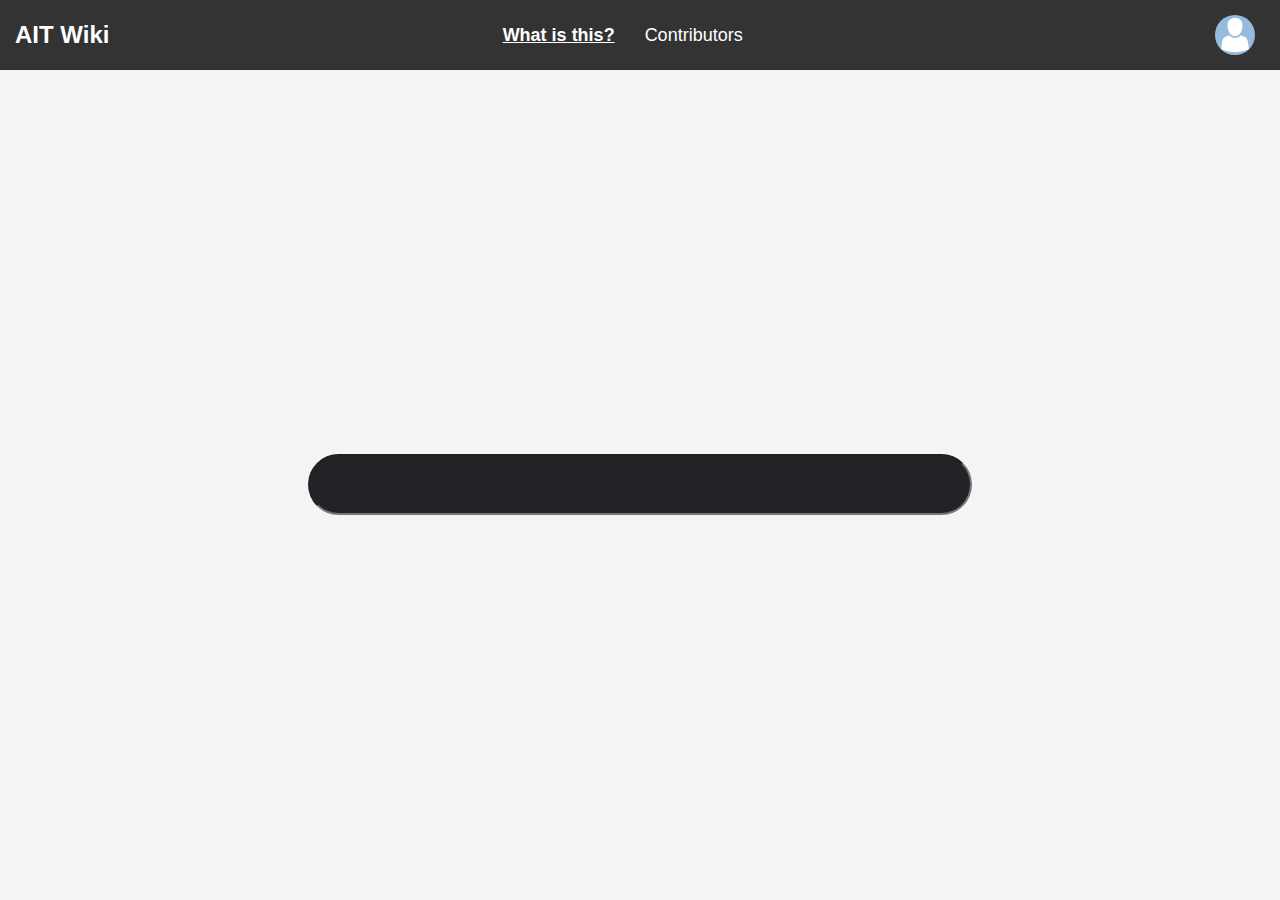
==== index.html @ 30048adb "Created the basics" ====
<!DOCTYPE html>
<html lang="en">
<head>
    <meta charset="UTF-8">
    <meta name="viewport" content="width=device-width, initial-scale=1.0">
    <title>AIT Wiki</title>
    <link rel="stylesheet" href="style.css">
</head>
<body>
    <!-- Navigation Bar -->
    <div class="navbar">
        <div class="nav-logo">AIT Wiki</div>
        <div class="nav-center">
            <span class="nav-tab active" id="what-is-this-tab">What is this?</span>
            <span class="nav-tab" id="contributors-tab">Contributors</span>
        </div>
        <button class="sign-up-btn">Login</button>
    </div>

    <!-- Content Section (Switchable between tabs) -->
    <div class="content" id="content">
        <p>Welcome to AIT Wiki. This section will change based on the selected tab.</p>
    </div>

    <script src="script.js"></script>
</body>
</html>
---- style.css ----
/* Global Styles */
body {
    margin: 0;
    font-family: Arial, sans-serif;
    background-color: #f4f4f4;
}

/* Navigation Bar */
.navbar {
    background-color: #333;
    color: white;
    display: flex;
    justify-content: space-between;
    align-items: center;
    padding: 15px;
    position: sticky;
    top: 0;
}

.nav-logo {
    font-size: 24px;
    font-weight: bold;
}

/* Center the nav-center container */
.nav-center {
    display: flex;
    justify-content: center;
    flex-grow: 1;
    gap: 30px;
}

/* Align tabs in the center */
.navbar > .nav-center {
    margin-left: auto;
    margin-right: auto;
}

.nav-tab {
    cursor: pointer;
    font-size: 18px;
}

.nav-tab.active {
    font-weight: bold;
    text-decoration: underline;
}

.sign-up-btn {
    background-color: #28a745;
    color: white;
    border: none;
    padding: 10px 20px;
    font-size: 16px;
    cursor: pointer;
}

.sign-up-btn:hover {
    background-color: #218838;
}

/* Content Section */
.content {
    margin: 20px;
    padding: 20px;
    background-color: white;
    border-radius: 8px;
    box-shadow: 0px 0px 10px rgba(0, 0, 0, 0.1);
}


/* LOGIN Form -------------------------------------------------------------------------------------------------- */
.loginLabel{
    color: #e8c494;
    font-weight: var(--weight-bold);
    letter-spacing: var(--letterSpacing-1);
    line-height: 14px;
    padding-bottom: 1%;
    padding-top: 3%;
  }
  #login-page {
    width: 50%;
    margin: 50px auto;
    background-color: #444444;
    padding: 20px;
    box-shadow: 0 0 10px rgba(0, 0, 0, 0.1);
    border-radius: 4px; 
  }
  .loginhead{
    color: #e8c494;
    text-align: center;
  } 
  input, textarea {
    width: 100%;
    padding: 10px;
    background-color: #232327;
    /* border: 1px solid #e8c494; */
    color: white;
    border-radius: 100px;
    font-size: 2rem;
  }
  
  #password-label{
    display:flex;
    align-items: flex-start;
    gap: 5px;
  }
  
  #submit-button{
    display: flex;
    justify-content: center;
    padding-top: 3%;
    width: 100%;
  }

  /* -------------------------------------------------------------------------------------- */
  .profile-pic {
    width: 40px;
    height: 40px;
    border-radius: 50%;
    cursor: pointer;
    margin-right: 10px;
}
#chatbox{
  width: 50%
}
#chat{
  display: flex;
  align-items: center;
  justify-content: center;
  padding-top: 30%;
}
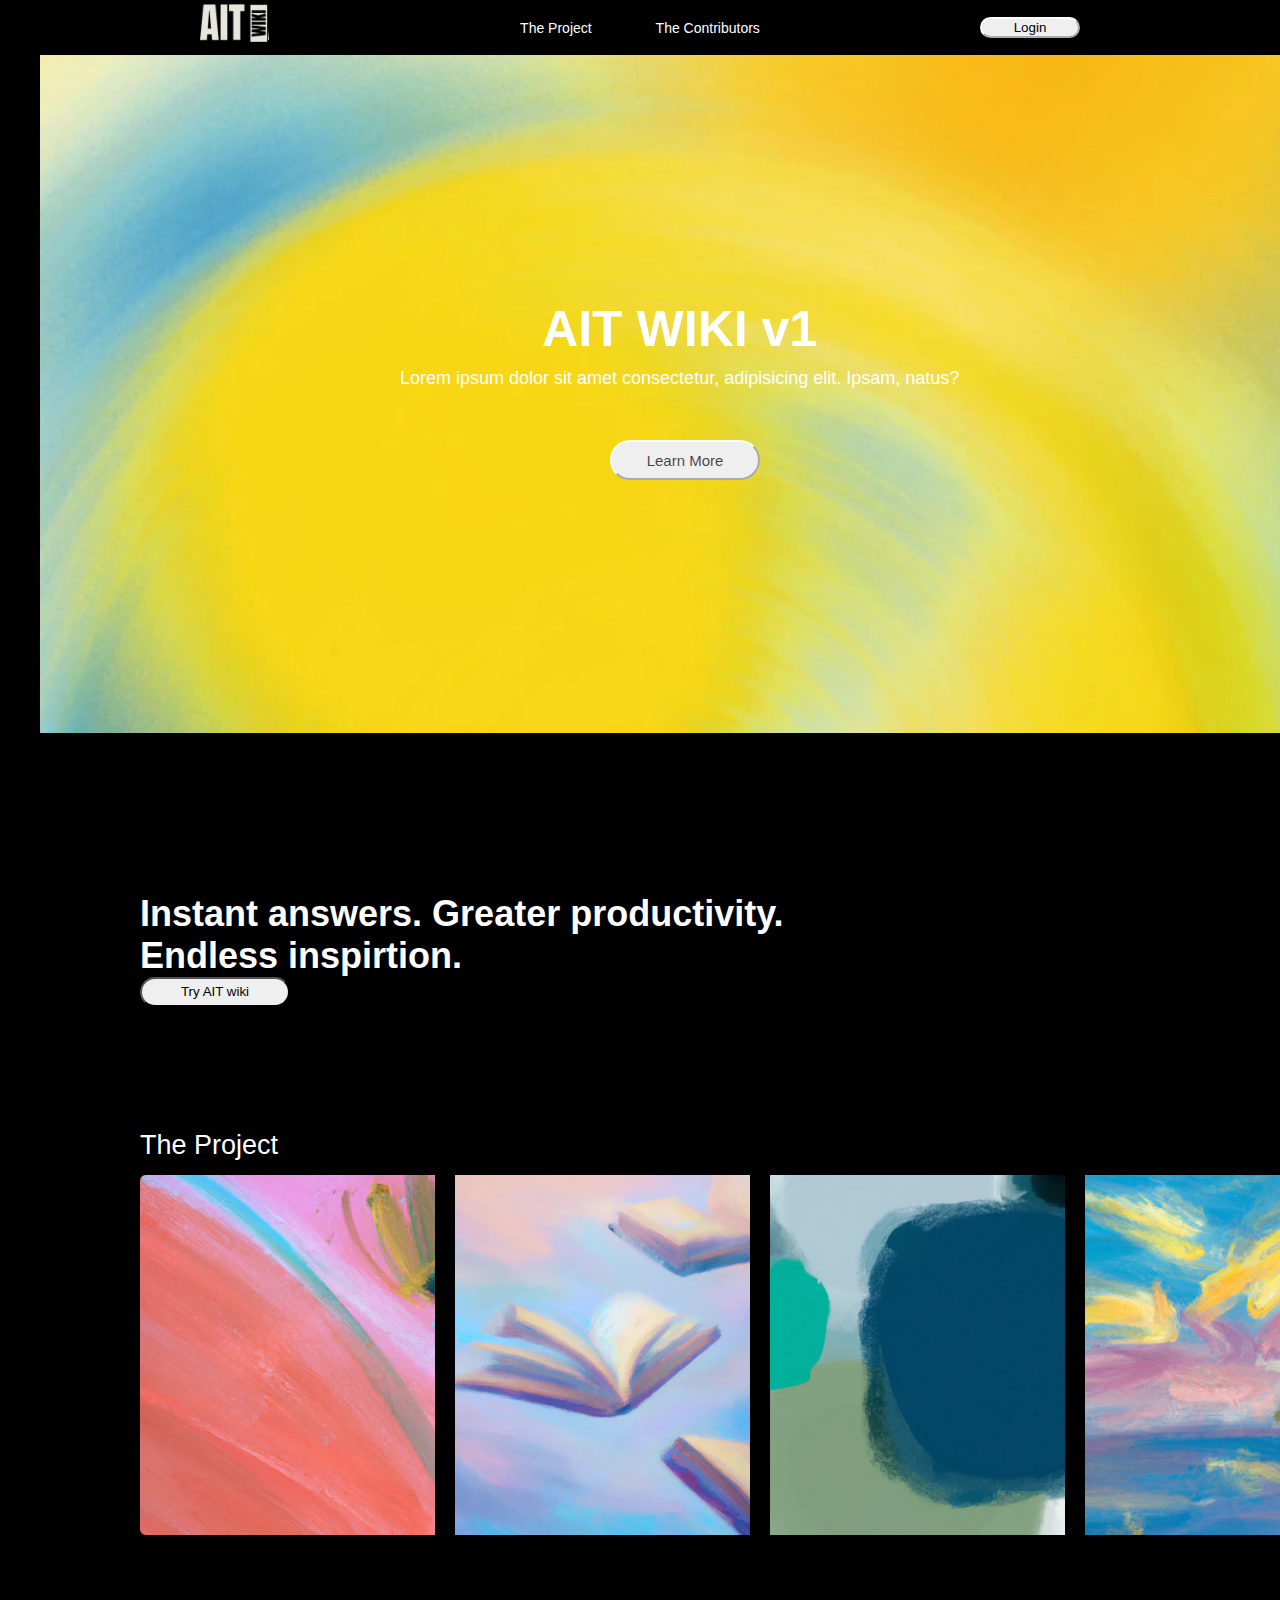
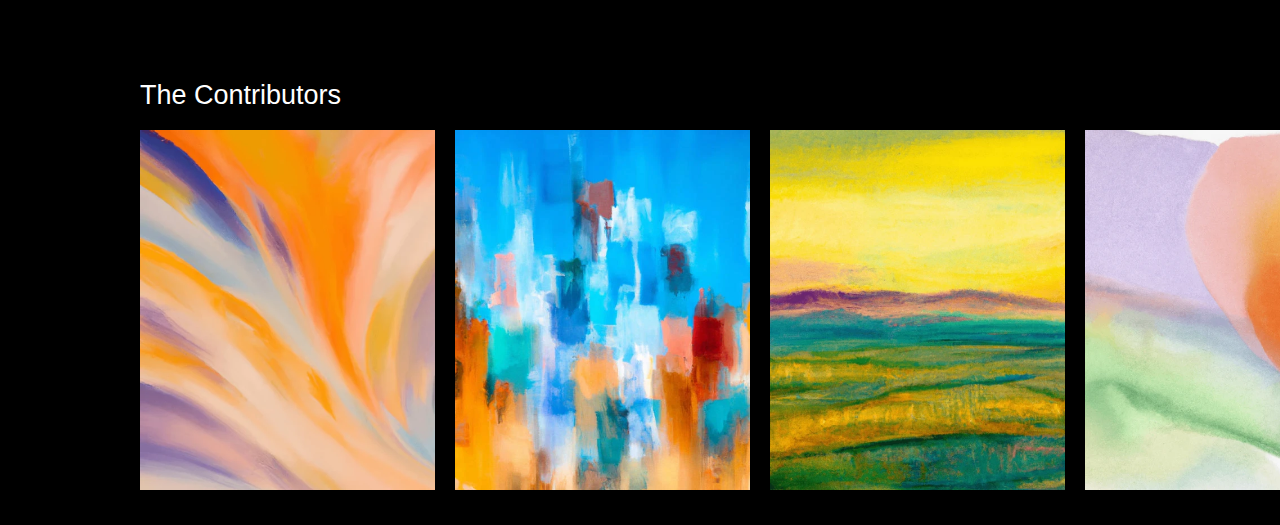
==== commit 5d5576b0: "the entire homepage" ====
--- a/index.html
+++ b/index.html
@@ -9,19 +9,152 @@
 <body>
     <!-- Navigation Bar -->
     <div class="navbar">
-        <div class="nav-logo">AIT Wiki</div>
-        <div class="nav-center">
-            <span class="nav-tab active" id="what-is-this-tab">What is this?</span>
-            <span class="nav-tab" id="contributors-tab">Contributors</span>
+        <div class="nav-logo">
+            <div class="logo"></div>
         </div>
-        <button class="sign-up-btn">Login</button>
+        <div class="navelements">
+            <div class="nav-center">
+                <span class="nav-tab active navmargin" id="what-is-this-tab">The Project</span>
+                <span class="nav-tab navmargin" id="contributors-tab">The Contributors</span>
+            </div>
+        </div>
+        <div class="navlogin">
+            <button class="sign-up-btn loginbutton ">Login</button>
+        </div>
     </div>
 
-    <!-- Content Section (Switchable between tabs) -->
-    <div class="content" id="content">
-        <p>Welcome to AIT Wiki. This section will change based on the selected tab.</p>
+    <!-- The hero section -->
+
+    <div class="herosection">
+        <div class="herodiv">
+            <div class="heroimage"></div>
+        </div>
+        <div class="content heroname" id="content">
+            <h2>AIT WIKI v1</h2>
+            <p>Lorem ipsum dolor sit amet consectetur, adipisicing elit. Ipsam, natus?</p>
+        </div>    
+        <button class="learnmore">Learn More</button>
     </div>
+
+    <!-- THE BANNER -->
+    <div class="bannerbackground">
+        <div class="banner">
+            <div class="bannerbox">
+                <div class="bannertext">
+                    <h4>Instant answers. Greater productivity. Endless inspirtion.</h4>
+                </div>
+                <button>Try AIT wiki</button>
+            </div>
+        </div>
+    </div>
+    
+
+    <!-- THE PROJECT -->
+    <div class="projecttitle">
+        <p>The Project</p>
+    </div>
+    
+    <div class="theproject">
+        <div class="projectitems">
+        <div class="box1 boxes">
+            <div class="boxcontent">
+                <div class="boximage" style="background-image: url(the\ project\ image\ 1.webp);">
+                    <!-- we did inline styling only because there are different images for every box -->
+                </div>
+                <p>
+                              
+                </p>
+            </div>
+         </div> 
+         
+         <div class=" boxes">
+            <div class="boxcontent">
+                <div class="boximage" style="background-image: url(the\ project\ image\ 2.webp);">
+                    
+                </div>
+                <p>
+                              
+                </p>
+            </div>
+        </div>
+
+        <div class="boxes">
+            <div class="boxcontent">
+                <div class="boximage" style="background-image: url(the\ project\ image\ 3.webp);">
+                </div>
+                <p>
+                              
+                </p>
+            </div>
+        </div>
+
+        <div class="boxes">
+            <div class="boxcontent">
+                <div class="boximage" style="background-image: url(the\ project\ image\ 4.webp);">
+                </div>
+                <p>
+                             
+                </p>
+            </div>
+        </div>
+    </div>
+    </div>
+
+<!-- THE CONTRIBUTORS -->
+    <div class="contributertitle">
+        <p>The Contributors</p>
+    </div>
+    
+    <div class="theproject">
+        <div class="projectitems">
+        <div class="box1 boxes">
+            <div class="boxcontent">
+                <div class="boximage" style="background-image: url(the\ contributors\ image\ 1.webp);">
+                    <!-- we did inline styling only because there are different images for every box -->
+                </div>
+                <p>
+                     
+                </p>
+            </div>
+         </div> 
+         
+         <div class=" boxes">
+            <div class="boxcontent">
+                <div class="boximage" style="background-image: url(the\ contributors\ image\ 2.webp);">
+                    
+                </div>
+                <p>
+                              
+                </p>
+            </div>
+        </div>
+
+        <div class="boxes">
+            <div class="boxcontent">
+                <div class="boximage" style="background-image: url(the\ contributors\ image\ 3.webp);">
+                </div>
+                <p>
+                              
+                </p>
+            </div>
+        </div>
+
+        <div class="boxes">
+            <div class="boxcontent">
+                <div class="boximage" style="background-image: url(the\ contributors\ image\ 4.webp);">
+                </div>
+                <p>
+                             
+                </p>
+            </div>
+        </div>
+    </div>
+    </div>
+
+
+    <!-- THE JS -->
 
     <script src="script.js"></script>
 </body>
 </html>
+<!-- Hugging token: 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 -->
--- a/style.css
+++ b/style.css
@@ -1,132 +1,193 @@
-/* Global Styles */
-body {
-    margin: 0;
-    font-family: Arial, sans-serif;
-    background-color: #f4f4f4;
+*{
+  margin: 0px;
+  border: border-box;
+  font-family:sans-serif ;
+}
+body{
+  background-color: black;
+}
+.navbar{
+  height: 55px;
+  width: 100%;
+  background-color: black;
+  display: flex;
+  align-items: center;
+  justify-content: space-evenly;
+}
+.nav-logo{
+  height: 48px;
+  width: 68.5px;
+  display: flex;
+  position: absolute;
+  left: 200px;
+}
+.logo{
+  background-image: url(WhatsApp\ Image\ 2024-10-13\ at\ 10.27.09.png);
+  background-size: contain;
+  height: 38px;
+  width: 100%;
+}
+.navelements{
+  display: flex;
+  align-items: center;
+  font-size:14px ;
+}
+.nav-center{
+  color:#ffffff ;
+  
+}
+.navmargin{
+  margin: 0px 30px;
+}
+.navlogin{
+  position: absolute;
+  right: 200px;
+}
+.loginbutton{
+  border-color: #ffffff;
+  border-radius:100px;
+  width: 100px;
+
 }
 
-/* Navigation Bar */
-.navbar {
-    background-color: #333;
-    color: white;
-    display: flex;
-    justify-content: space-between;
-    align-items: center;
-    padding: 15px;
-    position: sticky;
-    top: 0;
+/* =========== THE HERO SECTION =========== */
+
+.herosection{
+  background-color: black;
+  height: 800px;
+
 }
-
-.nav-logo {
-    font-size: 24px;
-    font-weight: bold;
-}
-
-/* Center the nav-center container */
-.nav-center {
-    display: flex;
-    justify-content: center;
-    flex-grow: 1;
-    gap: 30px;
-}
-
-/* Align tabs in the center */
-.navbar > .nav-center {
-    margin-left: auto;
-    margin-right: auto;
-}
-
-.nav-tab {
-    cursor: pointer;
-    font-size: 18px;
-}
-
-.nav-tab.active {
-    font-weight: bold;
-    text-decoration: underline;
-}
-
-.sign-up-btn {
-    background-color: #28a745;
-    color: white;
-    border: none;
-    padding: 10px 20px;
-    font-size: 16px;
-    cursor: pointer;
-}
-
-.sign-up-btn:hover {
-    background-color: #218838;
-}
-
-/* Content Section */
-.content {
-    margin: 20px;
-    padding: 20px;
-    background-color: white;
-    border-radius: 8px;
-    box-shadow: 0px 0px 10px rgba(0, 0, 0, 0.1);
-}
-
-
-/* LOGIN Form -------------------------------------------------------------------------------------------------- */
-.loginLabel{
-    color: #e8c494;
-    font-weight: var(--weight-bold);
-    letter-spacing: var(--letterSpacing-1);
-    line-height: 14px;
-    padding-bottom: 1%;
-    padding-top: 3%;
-  }
-  #login-page {
-    width: 50%;
-    margin: 50px auto;
-    background-color: #444444;
-    padding: 20px;
-    box-shadow: 0 0 10px rgba(0, 0, 0, 0.1);
-    border-radius: 4px; 
-  }
-  .loginhead{
-    color: #e8c494;
-    text-align: center;
-  } 
-  input, textarea {
-    width: 100%;
-    padding: 10px;
-    background-color: #232327;
-    /* border: 1px solid #e8c494; */
-    color: white;
-    border-radius: 100px;
-    font-size: 2rem;
-  }
-  
-  #password-label{
-    display:flex;
-    align-items: flex-start;
-    gap: 5px;
-  }
-  
-  #submit-button{
-    display: flex;
-    justify-content: center;
-    padding-top: 3%;
-    width: 100%;
-  }
-
-  /* -------------------------------------------------------------------------------------- */
-  .profile-pic {
-    width: 40px;
-    height: 40px;
-    border-radius: 50%;
-    cursor: pointer;
-    margin-right: 10px;
-}
-#chatbox{
-  width: 50%
-}
-#chat{
+.herodiv{
   display: flex;
   align-items: center;
   justify-content: center;
-  padding-top: 30%;
+  height: 678px;
+  width: 1290px;
+  position: absolute;
+  left: 40px;
+
+}
+.heroimage{
+  background-image: url(hero\ image\ aitwiki.webp);
+  background-size: cover;
+  height: 678px;
+  width: 1350px;
+}
+.heroname{
+  position: absolute;
+  top: 300px;
+  left: 400px;
+  color: #ffffff;
+}
+.heroname h2{
+  font-size: 50px;
+  text-align: center;
+}
+.heroname p{
+  font-size: 18px;
+  margin-top: 10px;
+}
+.learnmore{
+  position: absolute;
+  top: 440px;
+  left: 610px;
+  font-size:15px ;
+  font-weight: 0;
+  color: #080808c1;
+  border-color: #ffffff;
+  border-radius: 100px;
+  box-shadow: #ffffff;
+  height: 40px;
+  width: 150px;
+}
+
+/* =========== THE BANNER =========== */
+
+.bannerbackground{
+  background-color: black;
+  
+}
+.banner{
+  width: 1000px;
+  height: 160px;
+  background-color: rgba(0, 0, 0, 0.597);
+  display: flex;
+  justify-content: center;
+  align-items: center;
+}
+.bannerbox{
+  width: 720px;
+  height: 85px;
+  
+}
+.bannertext{
+  color: #ffffff;
+  font-size: 36px;
+}
+.bannerbox button{
+  width: 150px;
+  height: 30px;
+  border-radius: 100px;
+}
+
+/* =========== THE PROJECT ========= */
+
+.projecttitle p{
+  color: #ffffff;
+  font-size: 27px;
+  position: absolute;
+  top: 1130px;
+  left: 140px;
+}
+.theproject{
+  display: flex;
+  flex-wrap: wrap;
+  /* so the lower four boxes are in the next line */
+  justify-content: space-evenly;
+  background-color: black;
+  margin-top: 125px;
+}
+.boxes{
+  height: 380px;
+  width: 315px;
+  background-color: black;
+  padding: 20px 0px 15px 0px;
+  margin-top: 15px ;
+  
+  /* so it doesn't collide with te above div */
+}
+.box1{
+  margin-left: 130px;
+}
+.boximage{
+  height: 360px;
+  background-size: cover;
+  /* margin-top: 1rem;
+  margin-bottom: 1rem; */
+}
+.boxcontent{
+  /* so the image and text have margin from left and right */
+ margin-left: 10px; 
+ margin-right: 10px;
+}
+.boxcontent p{
+  color:#ffffff;
+  font-size: 0.79rem;
+  /* color of see more */
+}
+.projectitems{
+  display: flex;
+  justify-content: center;
+  align-items: center;
+}
+
+/* ============= THE CONTRIBUTORS =========== */
+
+.contributertitle p{
+  color: #ffffff;
+  font-size: 27px;
+  position: absolute;
+  top: 1680px;
+  left: 140px;
+
 }